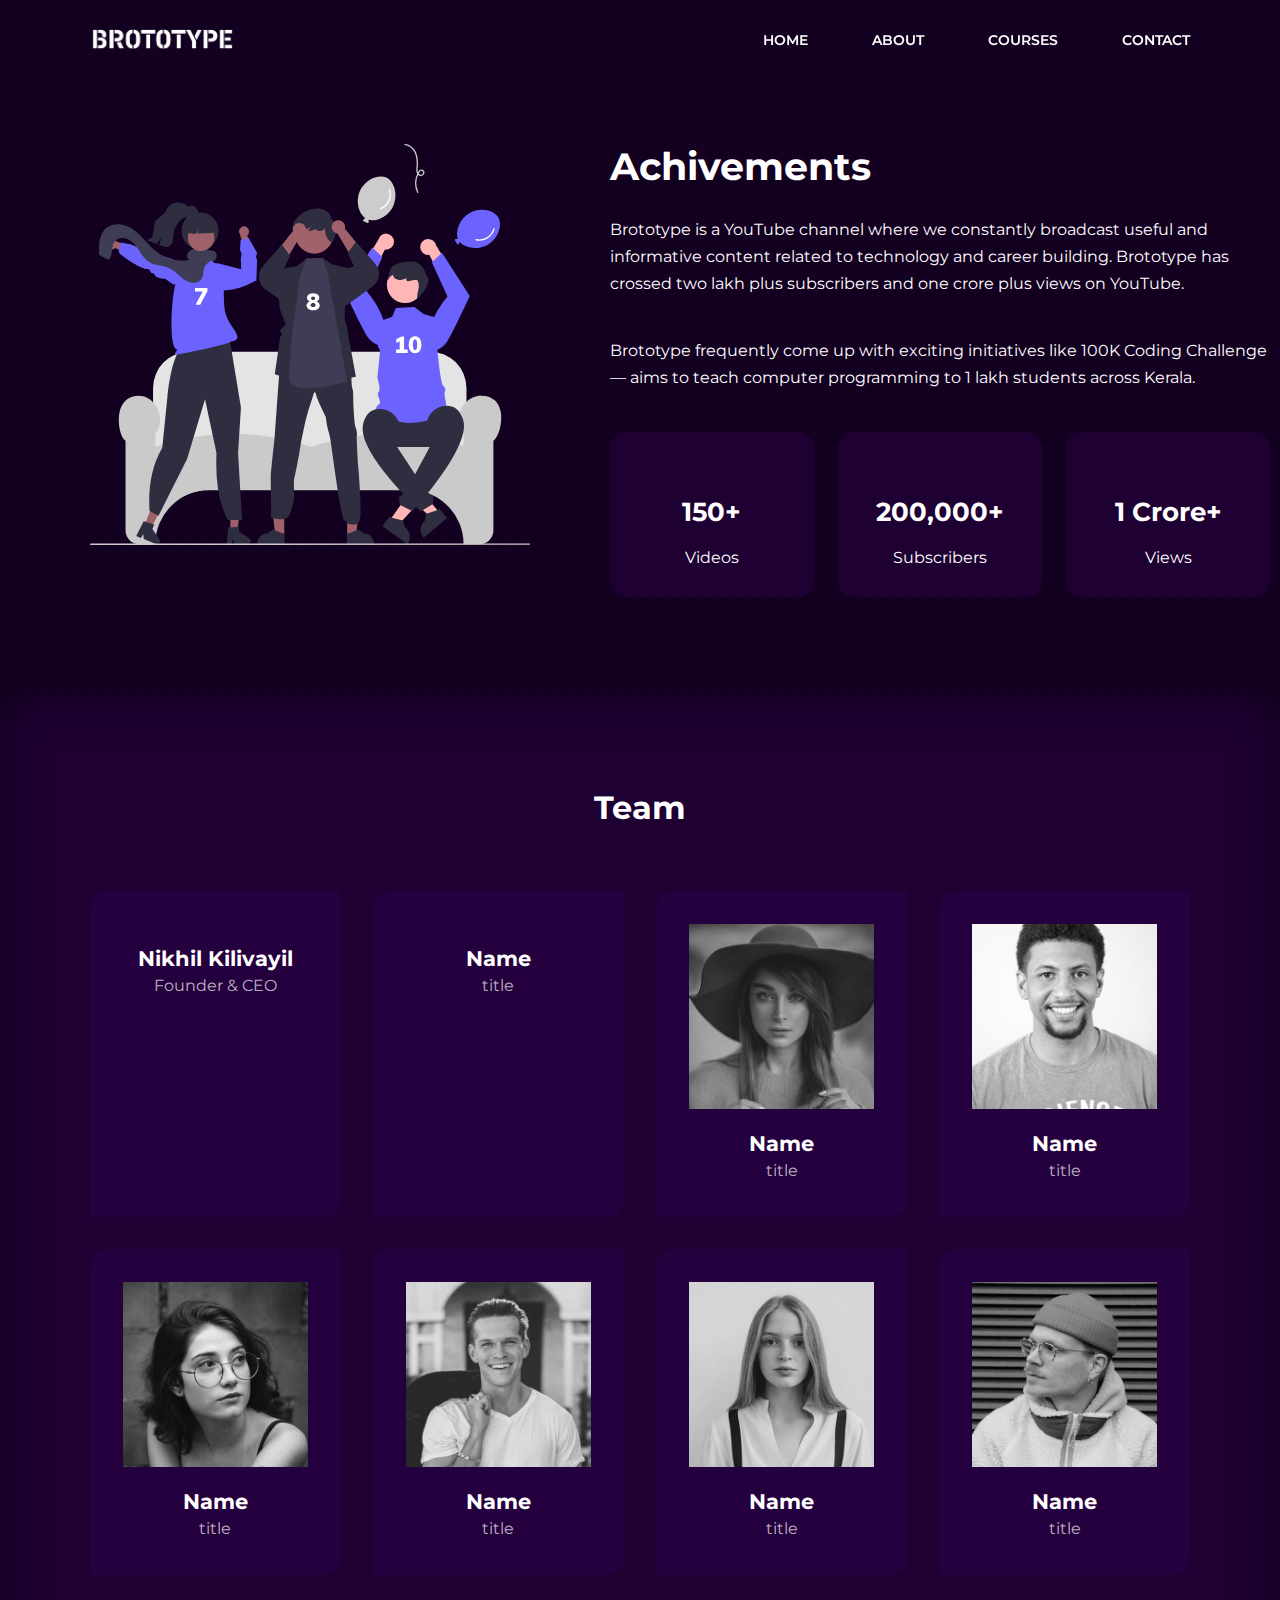
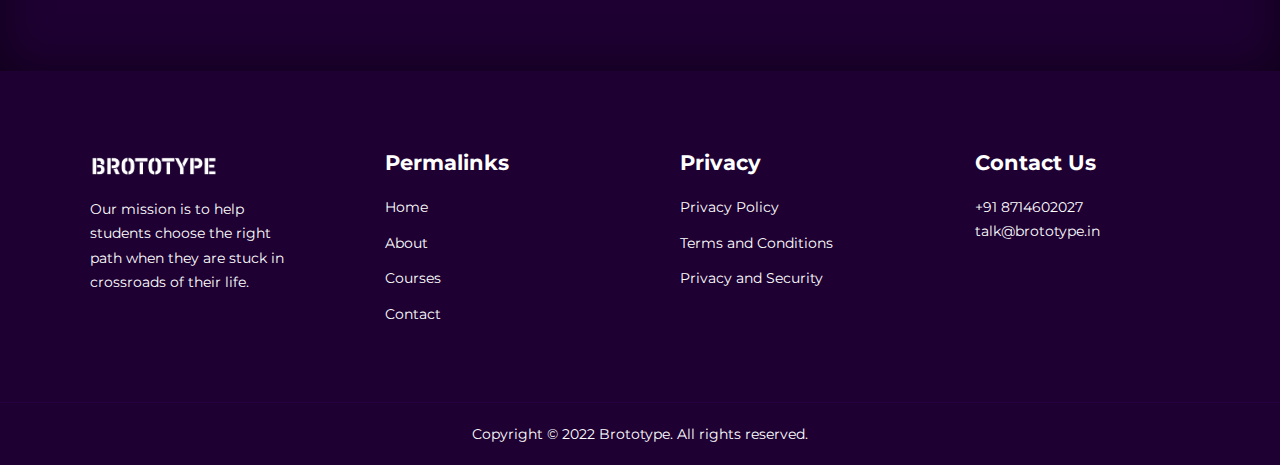
==== about.html @ 7f5c7768 "minor fixes commit" ====
<!DOCTYPE html>
<html lang="en">
<head>
    <meta charset="UTF-8">
    <meta http-equiv="X-UA-Compatible" content="IE=edge">
    <meta name="viewport" content="width=device-width, initial-scale=1.0">
    <title>Brototype | About</title>

    <!-- STYLE SHEET -->
    <link rel="stylesheet" href="./assets/css/style.css">
    <link rel="stylesheet" href="./assets/css/about.css">

    <!-- ICONS FROM FONTAWESOME -->
    <script src="https://kit.fontawesome.com/e1811e7568.js" crossorigin="anonymous"></script>

</head>
<body>

    <!-- ===================== ----- NAVBAR ----- ===================== -->
    <nav>
        <div class="container nav-container">
            <!-- <a href="index.html"></a> -->
            <a class="navbar-brand" href="#index.html">
                <img src="./assets/images/logo.png" alt="Your logo" title="Your logo" style="height:4rem;" />
            </a>
            <ul class="nav-menu">
                <li><a href="index.html">HOME</a></li>
                <li><a href="about.html">ABOUT</a></li>
                <li><a href="courses.html">COURSES</a></li>
                <li><a href="contact.html">CONTACT</a></li>
            </ul>
            <button id="open-menu-btn"><i class="fa-solid fa-bars"></i></button>
            <button id="close-menu-btn"><i class="fa-solid fa-xmark"></i></button>
        </div>
    </nav>

    <!-- ===================== ----- ACHIEVEMENTS ----- ===================== -->
    <section class="achievements">
        <div class="container achievements-container">
            <div class="achivements-left">
                <img src="./assets/images/about achievements.svg" alt="">
            </div>
            <div class="achievements-right">
                <h1>Achivements</h1>
                <p>
                    Brototype is a YouTube channel where we constantly broadcast useful and informative content related to technology and career building.
                    Brototype has crossed two lakh plus subscribers and one crore plus views on YouTube.
                </p>
                <p>
                    Brototype frequently come up with exciting initiatives like 100K Coding Challenge — 
                    aims to teach computer programming to 1 lakh students across Kerala.
                </p>
                <div class="achievements-cards">
                    <article class="achievement-card">
                        <span class="achievement-icon"><i class="fa-solid fa-video"></i></span>
                        <h3>150+</h3>
                        <p>Videos</p>
                    </article>
                    <article class="achievement-card">
                        <span class="achievement-icon"><i class="fa-solid fa-people-group"></i></span>
                        <h3>200,000+</h3>
                        <p>Subscribers</p>
                    </article>
                    <article class="achievement-card">
                        <span class="achievement-icon"><i class="fa-brands fa-youtube"></i></span>
                        <h3>1 Crore+</h3>
                        <p>Views</p>
                    </article>
                </div>
            </div>
        </div>
    </section>

    <!-- ===================== ----- FOOTER ----- ===================== -->
    <section class="team">
        <h2>Team</h2>
        <div class="container team-container">
            <article class="team-member">
                <div class="team-member-image">
                    <img src="https://yt3.ggpht.com/ytc/AKedOLTr3NeY9S4QKfIo0NwK-bx68xE6KEEFTCxFv_V4eA=s900-c-k-c0x00ffffff-no-rj" alt="">
                </div>
                <div class="team-member-info">
                    <h4>Nikhil Kilivayil</h4>
                    <p>Founder & CEO</p>
                </div>
                <div class="team-member-socials">
                    <a href="https://www.linkedin.com/in/nikhilkilivayil/"><i class="fa-brands fa-linkedin"></i></a>
                    <a href="https://www.linkedin.com/in/nikhilkilivayil/"><i class="fa-brands fa-twitter"></i></a>
                    <a href="https://www.linkedin.com/in/nikhilkilivayil/"><i class="fa-brands fa-instagram"></i></a>
                </div>
            </article>

            <article class="team-member">
                <div class="team-member-image">
                    <img src="https://media-exp1.licdn.com/dms/image/D5603AQGDJFT-rbVREA/profile-displayphoto-shrink_800_800/0/1636343115067?e=1666224000&v=beta&t=-YFpgPat8WlD8TGff00hQYNptlNQeUTfufoS9aRXTyg" alt="">
                </div>
                <div class="team-member-info">
                    <h4>Name</h4>
                    <p>title</p>
                </div>
                <div class="team-member-socials">
                    <a href=""><i class="fa-brands fa-facebook"></i></a>
                    <a href=""><i class="fa-brands fa-twitter"></i></a>
                    <a href=""><i class="fa-brands fa-instagram"></i></a>
                </div>
            </article>

            <article class="team-member">
                <div class="team-member-image">
                    <img src="./assets/images/tm3.jpg" alt="">
                </div>
                <div class="team-member-info">
                    <h4>Name</h4>
                    <p>title</p>
                </div>
                <div class="team-member-socials">
                    <a href=""><i class="fa-brands fa-facebook"></i></a>
                    <a href=""><i class="fa-brands fa-twitter"></i></a>
                    <a href=""><i class="fa-brands fa-instagram"></i></a>
                </div>
            </article>

            <article class="team-member">
                <div class="team-member-image">
                    <img src="./assets/images/tm4.jpg" alt="">
                </div>
                <div class="team-member-info">
                    <h4>Name</h4>
                    <p>title</p>
                </div>
                <div class="team-member-socials">
                    <a href=""><i class="fa-brands fa-facebook"></i></a>
                    <a href=""><i class="fa-brands fa-twitter"></i></a>
                    <a href=""><i class="fa-brands fa-instagram"></i></a>
                </div>
            </article>

            <article class="team-member">
                <div class="team-member-image">
                    <img src="./assets/images/tm5.jpg" alt="">
                </div>
                <div class="team-member-info">
                    <h4>Name</h4>
                    <p>title</p>
                </div>
                <div class="team-member-socials">
                    <a href=""><i class="fa-brands fa-facebook"></i></a>
                    <a href=""><i class="fa-brands fa-twitter"></i></a>
                    <a href=""><i class="fa-brands fa-instagram"></i></a>
                </div>
            </article>

            <article class="team-member">
                <div class="team-member-image">
                    <img src="./assets/images/tm6.jpg" alt="">
                </div>
                <div class="team-member-info">
                    <h4>Name</h4>
                    <p>title</p>
                </div>
                <div class="team-member-socials">
                    <a href=""><i class="fa-brands fa-facebook"></i></a>
                    <a href=""><i class="fa-brands fa-twitter"></i></a>
                    <a href=""><i class="fa-brands fa-instagram"></i></a>
                </div>
            </article>

            <article class="team-member">
                <div class="team-member-image">
                    <img src="./assets/images/tm7.jpg" alt="">
                </div>
                <div class="team-member-info">
                    <h4>Name</h4>
                    <p>title</p>
                </div>
                <div class="team-member-socials">
                    <a href=""><i class="fa-brands fa-facebook"></i></a>
                    <a href=""><i class="fa-brands fa-twitter"></i></a>
                    <a href=""><i class="fa-brands fa-instagram"></i></a>
                </div>
            </article>

            <article class="team-member">
                <div class="team-member-image">
                    <img src="./assets/images/tm8.jpg" alt="">
                </div>
                <div class="team-member-info">
                    <h4>Name</h4>
                    <p>title</p>
                </div>
                <div class="team-member-socials">
                    <a href=""><i class="fa-brands fa-facebook"></i></a>
                    <a href=""><i class="fa-brands fa-twitter"></i></a>
                    <a href=""><i class="fa-brands fa-instagram"></i></a>
                </div>
            </article>
        </div>
    </section>

    <!-- ===================== ----- FOOTER ----- ===================== -->
    <footer>
        <div class="container footer-container">
            <div class="footer-1">
                <!-- <a href="index.html" class="footer-logo"><h4></h4></a> -->
                <a class="footer-logo" href="index.html">
                    <img src="./assets/images/logo.png" alt="Your logo" title="Your logo"/>
                </a>
                <!-- <p>Everyone comes to the crossroads of thier life and our mission is to help them 
                    to choose the right path.</p> -->
                    <p>Our mission is to help students choose the right path when they are stuck in crossroads of their life.</p>
            </div>
            <div class="footer-2">
                <h4>Permalinks</h4>
                <ul class="permalinks">
                    <li><a href="index.html">Home</a></li>
                    <li><a href="about.html">About</a></li>
                    <li><a href="courses.html">Courses</a></li>
                    <li><a href="contact.html">Contact</a></li>
                </ul>
            </div>
            <div class="footer-3">
                <h4>Privacy</h4>
                <ul class="privacy">
                    <li><a href="">Privacy Policy</a></li>
                    <li><a href="">Terms and Conditions</a></li>
                    <li><a href="">Privacy and Security</a></li>
                </ul>
            </div>
            <div class="footer-4">
                <h4>Contact Us</h4>
                <p>+91 8714602027</p>
                <p>talk@brototype.in</p>
                <ul class="footer-socials">
                    <li><a href="https://instagram.com/brototype.malayalam"><i class="fa-brands fa-instagram"></i></a></li>
                    <li><a href="https://youtube.com/BrototypeMalayalam"><i class="fa-brands fa-youtube"></i></a></li>
                    <li><a href="https://linkedin.com/company/brototype"><i class="fa-brands fa-linkedin"></i></a></li>
                </ul>
            </div>
        </div>
        <div class="copyright">
            <a href="https://instagram.com/g.k.1.6">Copyright &copy; 2022 Brototype. All rights reserved.</a>
        </div>
        <!-- move top -->
			<button onclick="topFunction()" id="movetop" title="Go to top">
				<span class="fa fa-arrow-up" aria-hidden="true"></span>
			</button>
			<script>
				// When the user scrolls down 20px from the top of the document, show the button
				window.onscroll = function () {
					scrollFunction()
				};

				function scrollFunction() {
					if (document.body.scrollTop > 20 || document.documentElement.scrollTop > 20) {
						document.getElementById("movetop").style.display = "block";
					} else {
						document.getElementById("movetop").style.display = "none";
					}
				}

				// When the user clicks on the button, scroll to the top of the document
				function topFunction() {
					document.body.scrollTop = 0;
					document.documentElement.scrollTop = 0;
				}
			</script>
			<!-- /move top -->
    </footer>


    <script src="assets/js/jquery-3.3.1.min.js"></script>
    <script src="assets/js/jquery.waypoints.min.js"></script>
    <script src="assets/js/jquery.countup.js"></script>
    <script>
        $('.counter').countUp();
    </script>

    <script>
        $(window).on("scroll", function () {
            var scroll = $(window).scrollTop();

            if (scroll >= 80) {
                $("#site-header").addClass("nav-fixed");
            } else {
                $("#site-header").removeClass("nav-fixed");
            }
        });

        //Main navigation Active Class Add Remove
        $(".navbar-toggler").on("click", function () {
            $("header").toggleClass("active");
        });
        $(document).on("ready", function () {
            if ($(window).width() > 991) {
                $("header").removeClass("active");
            }
            $(window).on("resize", function () {
                if ($(window).width() > 991) {
                    $("header").removeClass("active");
                }
            });
        });
    </script>

    <script src="./assets/js/main.js"></script>
</body>
</html>
---- assets/css/style.css ----
/* FONT MONTSERRAT */
@import url('https://fonts.googleapis.com/css2?family=Montserrat:wght@300;400;500;600;700;800;900&display=swap');

*{
    margin: 0;
    padding: 0;
    border: 0;
    outline: 0;
    list-style-type: none;
    text-decoration: none;
    box-sizing: border-box;
}

:root{
    --color-primary: #36005a;
    --color-primary-var: #910beb;
    --color-success: #00bf8e;
    --color--warning: #f7c94b;
    --color--danger: #f75842;
    --color--danger-var: rgba(247, 88, 66, 0.4);
    --color--white: #fff;
    --color--light: rgba(255, 255, 255, 0.7);
    --color--black: #000;
    --color--bg: #140021;
    --color--bg-1: #1e0032;
    --color--bg-2: #25003e;

    --container-width-lg: 80%;
    --container-width-md: 90%;
    --container-width-sm: 94%;

    --transition: all 400ms ease;
}

::-webkit-scrollbar{
    width: 0.5rem;
    background: var(--color--bg);
}

::-webkit-scrollbar-thumb{
    width: 100%;
    background: var(--color-primary);
    border-radius: 0.25rem;
}

body{
    font-family: 'Montserrat', sans-serif;
    line-height: 1.7;
    color: var(--color--white);
    background: var(--color--bg);
    background-image: url(../images/bg-texture.png);
}

html{
    scroll-behavior: smooth;
    user-select: none;
}

.container{
    width: var(--container-width-lg);
    margin: 0 auto;
}

section{
    padding: 6rem 0;
}

section h2{
    text-align: center;
    margin-bottom: 4rem;
}

h1,h2,h3,h4,h5{
    line-height: 1.2;
}

h1{
    font-size: 2.4rem;
}

h2{
    font-size: 2rem;
}

h3{
    font-size: 1.6rem;
}

h4{
    font-size: 1.3rem;
}

a{
    color: var(--color--white);
}

img{
    width: 100%;
    display: block;
    object-fit: cover;
}

.btn{
    display: inline-block;
    background: var(--color--white);
    color: var(--color--black);
    padding: 0.75rem 1.5rem;
    border: 1px solid transparent;
    font-weight: 600;
    transition: var(--transition);
    border-radius: 0.3rem;
}

.btn:hover{
    background-color: transparent;
    color: var(--color--white);
    border-color: var(--color--white);
}

.btn-primary{
    background: var(--color-primary-var);
    color: var(--color--white);
}

.btn-flip{
    position: relative;
    display: inline-flex;
    width: 180px;
    height: 55px;
    perspective: 1000px;
}
.btn-flip a{
    font-size: 19px;
    letter-spacing: 1px;
    transform-style: preserve-3d;
    transform: translateZ(-25px);
    transition: transform .25s;
    font-family: 'Montserrat', sans-serif;
    
}
.btn-flip a:before,
.btn-flip a:after{
    position: absolute;
    content: "Courses";
    height: 55px;
    width: 180px;
    display: flex;
    align-items: center;
    justify-content: center;
    border: 5px solid transparent;
    box-sizing: border-box;
    border-radius: 5px;
}
.btn-flip a:before{
    color: var(--color--white);
    background: var(--color-primary-var);
    transform: rotateY(0deg) translateZ(25px);
}
.btn-flip a:after{
    color: var(--color--white);
    transform: rotateX(90deg) translateZ(25px);
    border-color: var(--color-primary);
}
.btn-flip a:hover{
    transform: translateZ(-25px) rotateX(-90deg);
    border-color: var(--color-primary);
}

/* ===================== ----- NAVBAR ----- ===================== */

nav{
    width: 100vw;
    height: 5rem;
    position: fixed;
    top: 0;
    z-index: 11;
    background: transparent;
}

.nav-container{
    height: 5rem;
    display: flex;
    justify-content: space-between;
    align-items: center;
    font-weight: 700;
}

nav button{
    display: none;
}

.nav-menu{
    display: flex;
    align-items: center;
    gap: 4rem;
}

.nav-menu a{
    font-size: 0.9rem;
    transition: var(--transition);
    font-weight: 600;
}

.nav-menu a:hover{
    color: var(--color-primary-var);
}

/* ===================== ----- HEADER ----- ===================== */

header{
    position: relative;
    top: 5rem;
    overflow: hidden;
    height: 80vh;
    margin-bottom: 5rem;
}

.header-container{
    display: grid;
    grid-template-columns: 1fr 1fr;
    align-items: center;
    gap: 5rem;
    height: 100%;
}

.header-left h1{
    font-size: 2rem;
}

.header-left p{
    margin: 1rem 0 2rem;
}

/* ===================== ----- CATEGORIES ----- ===================== */

.categories{
    background: var(--color--bg-1);
    height: 32rem;
}

.categories h1{
    line-height: 1;
    margin-bottom: 3rem;
}

.categories-container{
    display: grid;
    grid-template-columns: 40% 60%;
}

.categories-left{
    margin-right: 4rem;
}

.categories-left p{
    margin: 1rem 0 3rem;
}

.categories-right{
    display: grid;
    grid-template-columns: repeat(3, 1fr);
    gap: 1.2rem;
}

.category{
    background: var(--color--bg-2);
    padding: 2rem;
    border-radius: 2rem;
    transition: var(--transition);
}

.category:hover{
    box-shadow: 0 3rem 3rem rgba(0, 0, 0, 0.4);
    z-index: 1;
}

.category-icon{
    background: var(--color-primary-var);
    padding: 0.7rem;
    border-radius: 0.9rem;
}

.category h5{
    margin: 2rem 0 1rem ;
}

.category p{
    font-size: 0.85rem;
}

.window-scroll{
    background: var(--color-primary);
    box-shadow: 0 1rem 2rem rgba(0, 0, 0, 0.2);
}


/* ===================== ----- COURSES ----- ===================== */

.courses{
    margin-top: 10rem;
}

.courses-container{
    display: grid;
    grid-template-columns: repeat(3, 1fr);
    gap: 2rem;
}

.course{
    background: var(--color--bg-1);
    text-align: center;
    border: 1px solid transparent;
    transition: var(--transition);
}

.course:hover{
    background: transparent;
    border-color: var(--color-primary);
}

.course-info{
    padding: 2rem;
}

.course-info p{
    margin: 1.2rem 0 2rem;
    font-size: 0.9rem;
}

/* ===================== ----- FAQs ----- ===================== */

.faqs{
    background: var(--color--bg-1);
    box-shadow: inset 0 0 3rem rgba(0, 0, 0, 0.5);
}

.faqs-container{
    display: grid;
    grid-template-columns: repeat(2, 1fr);
    gap: 1rem;
}

.faq{
    padding: 2rem;
    display: flex;
    align-items: center;
    gap: 1.4rem;
    height: fit-content;
    background: var(--color-primary);
    cursor: pointer;
}

.faq h4{
    font-size: 1rem;
    line-height: 2.2;
}

.faq-icon{
    align-self: flex-start;
    font-size: 1.2rem;
}

.faq p{
    margin-top: 0.8rem;
    display: none;
}

.faq.open p{
    display: block;
}


/* ===================== ----- TESTIMONIALS ----- ===================== */

.testimonials-conatiner{
    overflow: hidden;
    position: relative;
    margin-bottom: 5rem;
}

.testimonial{
    padding-top: 2rem;
}

.avatar{
    width: 6rem;
    height: 6rem;
    border-radius: 50%;
    overflow: hidden;
    margin: 0 auto 1rem;
    border: 1rem solid var(--color--bg-1);
}

.testimonial-info{
    text-align: center;
}

.testimonial-body{
    background: var(--color-primary);
    padding: 2rem;
    margin-top: 3rem;
    position: relative;
}

.testimonial-body::before {
    content: "";
    display: block;
    background: linear-gradient(135deg, transparent, var(--color-primary), var(--color-primary), var(--color-primary));
    width: 3rem;
    height: 3rem;
    position: absolute;
    left: 50%;
    top: -1.5rem;
    transform: rotate(45deg);
}


/* ===================== ----- FOOTER ----- ===================== */


footer{
    background: var(--color--bg-1);
    padding-top: 5rem;
    font-size: 0.9rem;
}

.footer-container{
    display: grid;
    grid-template-columns: repeat(4, 1fr);
    gap: 5rem;
}

.footer-container > div h4{
    margin-bottom: 1.2rem;
}

.footer-logo img{
    width:8rem;
    margin-top:-0.76rem;
    margin-bottom: 0.1rem;
}

.footer-1 p{
    margin: 0 0 2rem;
}

footer ul li{
    margin-bottom: 0.7rem;
}

footer ul li a:hover{
    text-decoration: underline;
}

.footer-socials{
    display: flex;
    gap: 1rem;
    font-size: 1.2rem;
    margin-top: 1rem;
}

.copyright{
    text-align: center;
    margin-top: 4rem;
    padding: 1.2rem;
    border-top: 1px solid var(--color--bg-2);
}


#movetop {
    display: none;
    position: fixed;
    bottom: 1rem;
    right: 1.5rem;
    z-index: 99;
    font-size: 1rem;
    border: none;
    outline: none;
    cursor: pointer;
    color: #fff;
    width: 2.625rem;
    height: 2.625rem;
    background: var(--color-primary-var);
    padding: 0;
    line-height: 2.625rem;
    transition: 0.5s ease-out;
    border-radius: 50%;
  }
  
  #movetop:hover {
    opacity: 0.9;
  }

/* ===================== ----- MEDIA QUERIES ----- ===================== */

@media screen and (max-width: 1280px) {
    .container{
        width: 86%;
    }
}


@media screen and (max-width: 1024px) {
    .container{
        width: var(--container-width-md);
    }

    h1{
        font-size: 2.2rem;
    }

    h2{
        font-size: 1.7rem;
    }

    h3{
        font-size: 1.4rem;
    }

    h4{
        font-size: 1.2rem;
    }

    nav button{
        display: inline-block;
        background: transparent;
        font-size: 1.8rem;
        color: var(--color--white);
        cursor: pointer;
    }

    #close-menu-btn{
        display: none;
    }

    .nav-menu{
        position: fixed;
        top: 5rem;
        right: 5%;
        height: fit-content;
        width: 18rem;
        flex-direction: column;
        gap: 0.1rem;
        display: none;
    }

    .nav-menu li{
        width: 100%;
        height: 5.8rem;
        transform: rotateY(90deg) rotatex(90deg);
        transform-origin: top right;
        animation: animation 1s ease forwards;
        opacity: 0;
    }

    .nav-menu li:nth-child(2){
        animation-delay: 200ms;
    }
    
    .nav-menu li:nth-child(3){
        animation-delay: 400ms;
    }

    .nav-menu li:nth-child(4){
        animation-delay: 600ms;
    }

    @keyframes animation {
        to{
            transform: rotate(0);
            opacity: 1;
        }
        
    }

    .nav-menu li a{
        background: var(--color-primary);
        box-shadow: -4rem 6rem 10rem rgba(0, 0, 0, 0.6);
        width: 100%;
        height: 100%;
        display: grid;
        place-items: center;
    }

    .nav-menu li a:hover{
        background: var(--color--bg-2);
        color: var(--color--white);
    }

    .btn-flip a:before,
    .btn-flip a:after{
    height: 3rem;
    width: 10rem;
    border: 5px solid transparent;
    border-radius: 5px;
    }
    
    header{
        height: 52vw;
        margin-bottom: 4rem;
    }
    
    .header-container{
        gap: 0;
        padding-bottom: 3rem;
    }
    
    .categories{
        height: auto;
    }
    
    .categories-container{
        grid-template-columns: 1fr;
        gap: 3rem;
    }
    
    .categories-left{
        margin-right: 0;
    }
    
    .courses{
        margin-top: 0;
    }
    
    .courses-container{
        grid-template-columns: 1fr 1fr;
    }
    
    .faqs-container{
        grid-template-columns: 1fr;
    }
    
    .faq{
        padding: 1.5rem;
    }
    
    .footer-container{
        grid-template-columns: 1fr 1fr;
    }
    
}




@media screen and (max-width: 600px) {
    .container{
        width: var(--container-width-sm);
    }

    .nav-menu{
        right: 3%;
        width: 14rem;
    }

    .nav-menu li{
        height: 5rem;
    }

    header{
        height: 100vh;
    }

    .header-container{
        grid-template-columns: 1fr;
        text-align: center;
        margin-top: 0;
    }

    .header-left p{
        margin-bottom: 1.3rem;
    }

    .categories-right{
        grid-template-columns: 1fr 1fr;
        gap: 0.7rem;
    }

    .category{
        padding: 1rem;
        border-radius: 1rem;
    }

    .category-icon{
        margin-top: 4px;
        display: inline-block;
    }

    .courses-container{
        grid-template-columns: 1fr;
    }

    .testimonial-body{
        padding: 1.2rem;
    }

    .footer-container{
        grid-template-columns: 1fr;
        text-align: center;
        gap: 2rem;
    }

    .footer-logo img{
        margin: 0 auto 0;
    }

    .footer-1 p{
        margin: 1rem auto;
    }

    .footer-socials{
        justify-content: center;
    }
}
---- assets/css/about.css ----
:root{
    --color-primary: #36005a;
    --color-primary-var: #910beb;
    --color-success: #00bf8e;
    --color--warning: #f7c94b;
    --color--danger: #f75842;
    --color--danger-var: rgba(247, 88, 66, 0.4);
    --color--white: #fff;
    --color--light: rgba(255, 255, 255, 0.7);
    --color--black: #000;
    --color--bg: #140021;
    --color--bg-1: #1e0032;
    --color--bg-2: #25003e;

    --container-width-lg: 80%;
    --container-width-md: 90%;
    --container-width-sm: 94%;

    --transition: all 400ms ease;
}


.achievements{
    margin-top: 3rem;
}

.achievements-container{
    display: grid;
    grid-template-columns: 40% 60%;
    gap: 5rem;
}

.achievements-right > p{
    margin: 1.6rem 0 2.5rem;
}

.achievements-cards{
    display: grid;
    grid-template-columns: repeat(3, 1fr);
    gap: 1.5rem;
}

.achievement-card{
    background: var(--color--bg-1);
    padding: 1.6rem;
    border-radius: 1rem;
    text-align: center;
    transition: var(--transition);
}

.achievement-card:hover{
    background: var(--color--bg-2);
    box-shadow: 0 3rem 3rem rgba(0, 0, 0, 0.3);
}

.achievement-icon{
    background: var(--color-primary-var);
    padding: 0 0.8rem;
    border-radius: 1rem;
    display: inline-block;
    margin-bottom: 2rem;
    font-size: 2rem;
}

.achievement-card p{
    margin-top: 1rem;
}

/* ===================== ----- TEAM ----- ===================== */

.team{
    background: var(--color--bg-1);
    box-shadow: inset 0 0 3rem rgba(0, 0, 0, 0.5);
}

.team-container{
    display: grid;
    grid-template-columns: repeat(4, 1fr);
    gap: 2rem;
}

.team-member{
    padding: 2rem;
    background-color: var(--color--bg-2);
    overflow: hidden;
    border: 1px solid transparent;
    transition: var(--transition);
    position: relative;
    border-radius: 1rem 0 1rem 0;
}

.team-member:hover{
    background: transparent;
    border-color: var(--color-primary);
}

.team-member-image img{
    filter: saturate(0);
}

.team-member:hover .team-member-image img{
    filter: saturate(1);
}

.team-member-info{
    text-align: center;
    margin-top: 1.4rem;
}

.team-member-info p{
    color: var(--color--light);
}

.team-member-socials{
    position: absolute;
    top: 50%;
    right: -100%;
    display: flex;
    flex-direction: column;
    background: var(--color-primary);
    border-radius: 1rem 0 0 1rem;
    transform: translateY(-50%);
    box-shadow: -2rem 0 2rem rgba(0, 0, 0, 0.3);
    transition: var(--transition);
}

.team-member-socials a{
    padding: 1rem;
}

.team-member:hover .team-member-socials{
    right: 0;
}




@media screen and (max-width: 1024px) {
    .achievements{
        margin-top: 2rem;
    }

    .achievements-container{
        grid-template-columns: 1fr;
        gap: 4rem;
    }

    .achievements-left{
        width: 80%;
        margin: 0 auto;
    }

    .team-container{
        grid-template-columns: repeat(3, 1fr);
        gap: 1.5rem;
    }

    .team-member{
        padding: 1rem;
    }

    @media screen and (max-width: 600px) {
        .achievements-cards{
            grid-template-columns: 1fr 1fr;
            gap: 0.7rem;
        }
        .team-container{
            grid-template-columns: 1fr 1fr;
            gap: 0.7rem;
        }

        .team-member{
            padding: 0;
        }

        .team-member p{
            margin-bottom: 1.5rem;
        }
    }
}
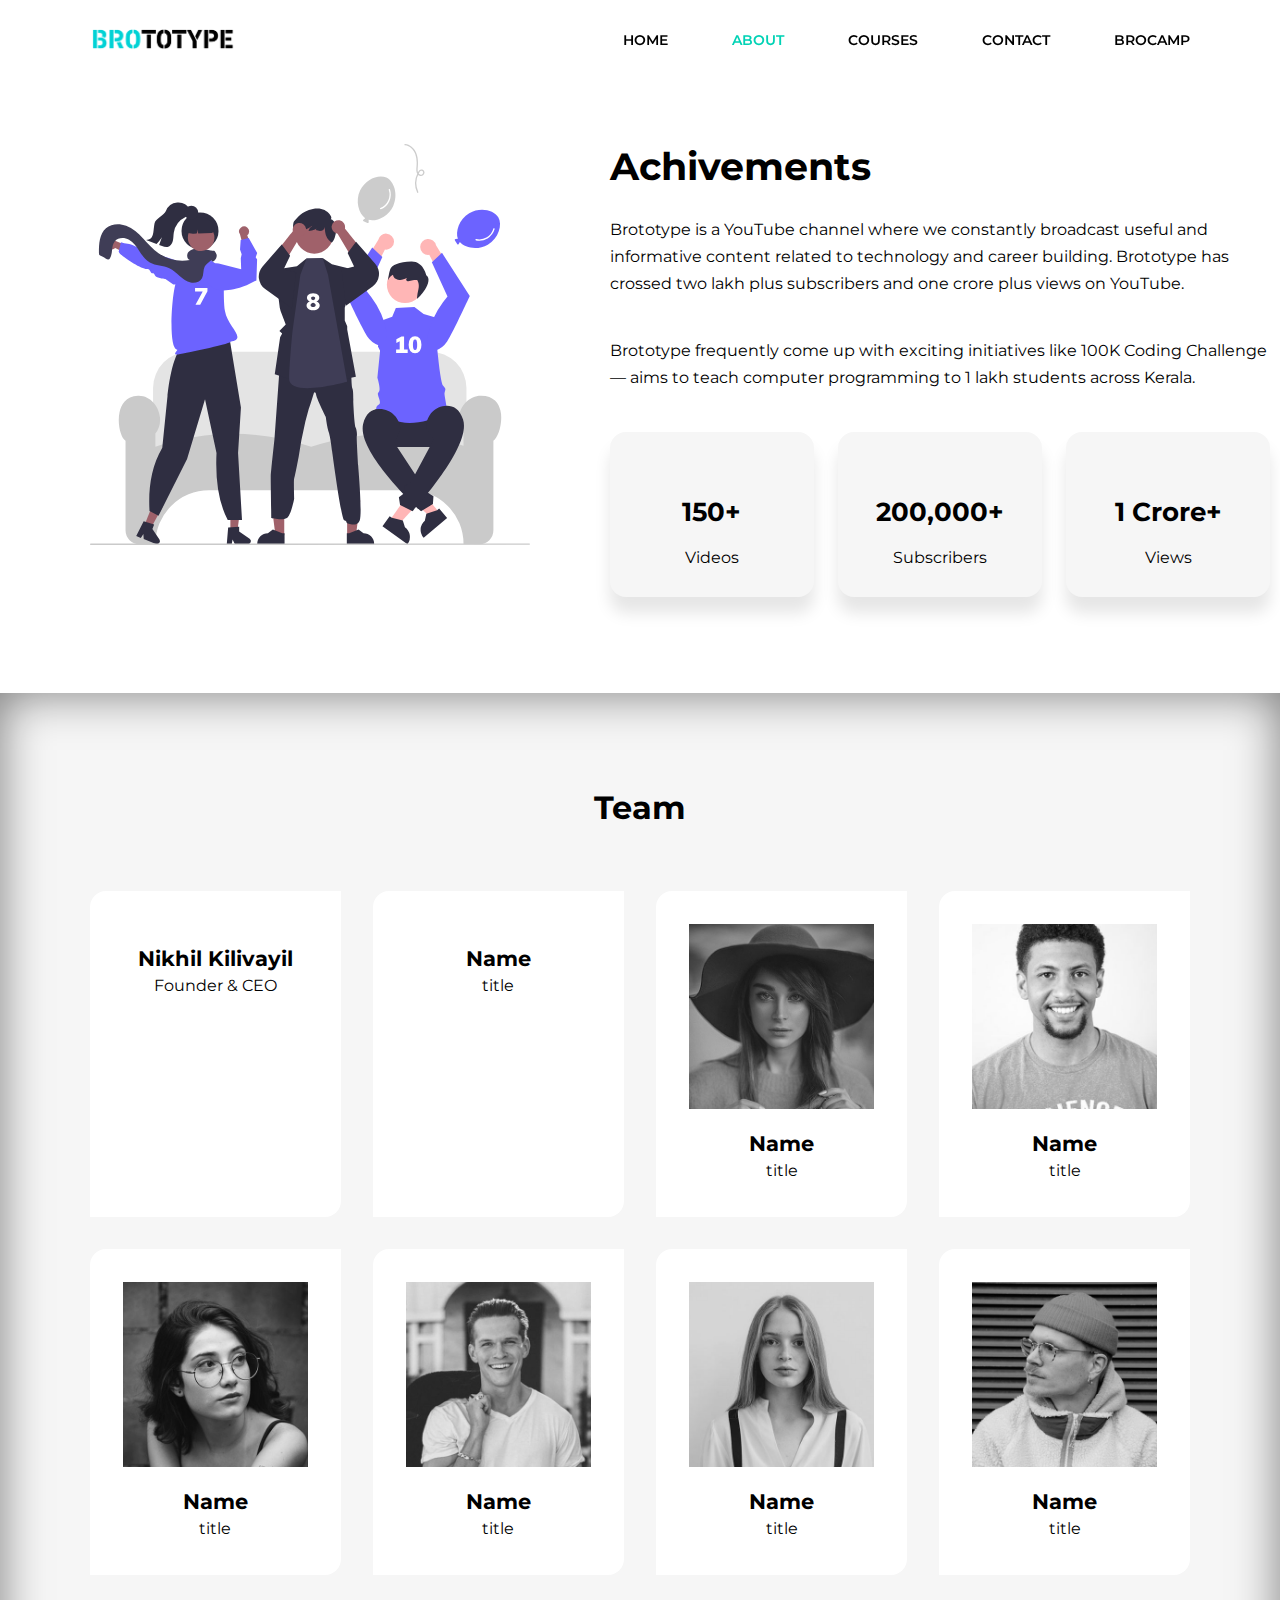
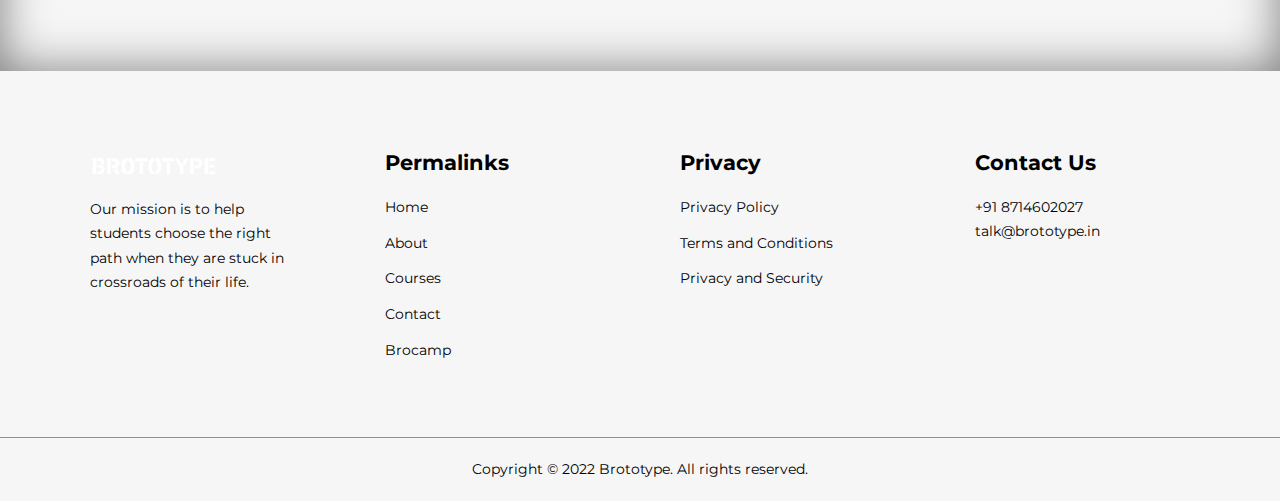
==== commit ff107dd5: "theme change commit" ====
--- a/about.html
+++ b/about.html
@@ -21,13 +21,14 @@
         <div class="container nav-container">
             <!-- <a href="index.html"></a> -->
             <a class="navbar-brand" href="#index.html">
-                <img src="./assets/images/logo.png" alt="Your logo" title="Your logo" style="height:4rem;" />
+                <img src="./assets/images/logo-theme-black.png" alt="Your logo" title="Your logo" style="height:4rem;" />
             </a>
             <ul class="nav-menu">
                 <li><a href="index.html">HOME</a></li>
-                <li><a href="about.html">ABOUT</a></li>
+                <li><a class="active" href="about.html">ABOUT</a></li>
                 <li><a href="courses.html">COURSES</a></li>
                 <li><a href="contact.html">CONTACT</a></li>
+                <li><a href="https://brototype.in">BROCAMP</a></li>
             </ul>
             <button id="open-menu-btn"><i class="fa-solid fa-bars"></i></button>
             <button id="close-menu-btn"><i class="fa-solid fa-xmark"></i></button>
@@ -216,6 +217,7 @@
                     <li><a href="about.html">About</a></li>
                     <li><a href="courses.html">Courses</a></li>
                     <li><a href="contact.html">Contact</a></li>
+                    <li><a href="https://brototype.in">Brocamp</a></li>
                 </ul>
             </div>
             <div class="footer-3">
--- a/assets/css/style.css
+++ b/assets/css/style.css
@@ -12,18 +12,12 @@
 }
 
 :root{
-    --color-primary: #36005a;
-    --color-primary-var: #910beb;
-    --color-success: #00bf8e;
-    --color--warning: #f7c94b;
-    --color--danger: #f75842;
-    --color--danger-var: rgba(247, 88, 66, 0.4);
-    --color--white: #fff;
+    --color-primary: #00d2b5;
+    --color-primary-var: #00d2b5;
+    --color-white: #fff;
     --color--light: rgba(255, 255, 255, 0.7);
     --color--black: #000;
-    --color--bg: #140021;
-    --color--bg-1: #1e0032;
-    --color--bg-2: #25003e;
+    --color--bg: #f6f6f6;
 
     --container-width-lg: 80%;
     --container-width-md: 90%;
@@ -34,7 +28,7 @@
 
 ::-webkit-scrollbar{
     width: 0.5rem;
-    background: var(--color--bg);
+    background: var(--color-white);
 }
 
 ::-webkit-scrollbar-thumb{
@@ -46,9 +40,9 @@
 body{
     font-family: 'Montserrat', sans-serif;
     line-height: 1.7;
-    color: var(--color--white);
-    background: var(--color--bg);
-    background-image: url(../images/bg-texture.png);
+    color: var(--color-black);
+    background: var(--color-white);
+    background-image: url(../images/bg-texture.pg);
 }
 
 html{
@@ -91,7 +85,11 @@
 }
 
 a{
-    color: var(--color--white);
+    color: var(--color-black);
+}
+
+i{
+    color: var(--color-white);
 }
 
 img{
@@ -102,10 +100,10 @@
 
 .btn{
     display: inline-block;
-    background: var(--color--white);
+    background: var(--color-primary);
     color: var(--color--black);
     padding: 0.75rem 1.5rem;
-    border: 1px solid transparent;
+    border: 2px solid transparent;
     font-weight: 600;
     transition: var(--transition);
     border-radius: 0.3rem;
@@ -113,13 +111,13 @@
 
 .btn:hover{
     background-color: transparent;
-    color: var(--color--white);
-    border-color: var(--color--white);
+    color: var(--color-black);
+    border-color: var(--color-primary);
 }
 
 .btn-primary{
     background: var(--color-primary-var);
-    color: var(--color--white);
+    color: var(--color-black);
 }
 
 .btn-flip{
@@ -152,12 +150,12 @@
     border-radius: 5px;
 }
 .btn-flip a:before{
-    color: var(--color--white);
+    color: var(--color-black);
     background: var(--color-primary-var);
     transform: rotateY(0deg) translateZ(25px);
 }
 .btn-flip a:after{
-    color: var(--color--white);
+    color: var(--color-black);
     transform: rotateX(90deg) translateZ(25px);
     border-color: var(--color-primary);
 }
@@ -202,7 +200,32 @@
 }
 
 .nav-menu a:hover{
-    color: var(--color-primary-var);
+    color: var(--color-primary);
+}
+
+.nav-menu a.active{
+    color: var(--color-primary);
+}
+
+.window-scroll{
+    background: var(--color-primary);
+    box-shadow: 0 1rem 2rem rgba(0, 0, 0, 0.2);
+}
+
+.window-scroll div a img{
+    content: url(../images/logo-white-black.png);
+}
+
+/* .window-scroll a{
+    color: var(--color-white);
+} */
+
+.window-scroll a:hover{
+    color: var(--color-white);
+}
+
+.window-scroll a.active{
+    color: var(--color-white);
 }
 
 /* ===================== ----- HEADER ----- ===================== */
@@ -234,8 +257,8 @@
 /* ===================== ----- CATEGORIES ----- ===================== */
 
 .categories{
-    background: var(--color--bg-1);
-    height: 32rem;
+    background: var(--color--bg);
+    height: fit-content;
 }
 
 .categories h1{
@@ -263,15 +286,10 @@
 }
 
 .category{
-    background: var(--color--bg-2);
+    background: var(--color-white);
     padding: 2rem;
     border-radius: 2rem;
     transition: var(--transition);
-}
-
-.category:hover{
-    box-shadow: 0 3rem 3rem rgba(0, 0, 0, 0.4);
-    z-index: 1;
 }
 
 .category-icon{
@@ -288,17 +306,26 @@
     font-size: 0.85rem;
 }
 
-.window-scroll{
-    background: var(--color-primary);
-    box-shadow: 0 1rem 2rem rgba(0, 0, 0, 0.2);
+.category:hover{
+    z-index: 1;
+    background-color: var(--color-primary);
+}
+
+.category:hover .category-icon{
+    background-color: var(--color-white);
+}
+
+.category:hover .category-icon i{
+    color: var(--color-primary);
+}
+
+.category:hover p,
+.category:hover h5{
+    color: var(--color-white);
 }
 
 
 /* ===================== ----- COURSES ----- ===================== */
-
-.courses{
-    margin-top: 10rem;
-}
 
 .courses-container{
     display: grid;
@@ -307,7 +334,7 @@
 }
 
 .course{
-    background: var(--color--bg-1);
+    background: var(--color--bg);
     text-align: center;
     border: 1px solid transparent;
     transition: var(--transition);
@@ -330,7 +357,7 @@
 /* ===================== ----- FAQs ----- ===================== */
 
 .faqs{
-    background: var(--color--bg-1);
+    background: var(--color--bg);
     box-shadow: inset 0 0 3rem rgba(0, 0, 0, 0.5);
 }
 
@@ -353,6 +380,7 @@
 .faq h4{
     font-size: 1rem;
     line-height: 2.2;
+    color: var(--color-white);
 }
 
 .faq-icon{
@@ -363,6 +391,7 @@
 .faq p{
     margin-top: 0.8rem;
     display: none;
+    color: var(--color-white);
 }
 
 .faq.open p{
@@ -388,7 +417,7 @@
     border-radius: 50%;
     overflow: hidden;
     margin: 0 auto 1rem;
-    border: 1rem solid var(--color--bg-1);
+    border: 1rem solid var(--color--bg);
 }
 
 .testimonial-info{
@@ -405,7 +434,7 @@
 .testimonial-body::before {
     content: "";
     display: block;
-    background: linear-gradient(135deg, transparent, var(--color-primary), var(--color-primary), var(--color-primary));
+    background: linear-gradient(135deg, var(--color--bg), var(--color-primary), var(--color-primary), var(--color-primary));
     width: 3rem;
     height: 3rem;
     position: absolute;
@@ -414,12 +443,16 @@
     transform: rotate(45deg);
 }
 
+.testimonial-body p{
+    color: var(--color--bg);
+}
+
 
 /* ===================== ----- FOOTER ----- ===================== */
 
 
 footer{
-    background: var(--color--bg-1);
+    background: var(--color--bg);
     padding-top: 5rem;
     font-size: 0.9rem;
 }
@@ -463,7 +496,7 @@
     text-align: center;
     margin-top: 4rem;
     padding: 1.2rem;
-    border-top: 1px solid var(--color--bg-2);
+    border-top: 1px solid var(--color-primary);
 }
 
 
@@ -525,7 +558,7 @@
         display: inline-block;
         background: transparent;
         font-size: 1.8rem;
-        color: var(--color--white);
+        color: var(--color-black);
         cursor: pointer;
     }
 
@@ -549,7 +582,7 @@
         height: 5.8rem;
         transform: rotateY(90deg) rotatex(90deg);
         transform-origin: top right;
-        animation: animation 1s ease forwards;
+        animation: animation 800ms ease forwards;
         opacity: 0;
     }
 
@@ -563,6 +596,10 @@
 
     .nav-menu li:nth-child(4){
         animation-delay: 600ms;
+    }
+
+    .nav-menu li:nth-child(5){
+        animation-delay: 800ms;
     }
 
     @keyframes animation {
@@ -575,6 +612,7 @@
 
     .nav-menu li a{
         background: var(--color-primary);
+        color: var(--color--black);
         box-shadow: -4rem 6rem 10rem rgba(0, 0, 0, 0.6);
         width: 100%;
         height: 100%;
@@ -583,8 +621,11 @@
     }
 
     .nav-menu li a:hover{
-        background: var(--color--bg-2);
-        color: var(--color--white);
+        color: var(--color-white);
+    }
+
+    .nav-menu li a.active{
+        color: var(--color-white);
     }
 
     .btn-flip a:before,
--- a/assets/css/about.css
+++ b/assets/css/about.css
@@ -1,16 +1,10 @@
 :root{
-    --color-primary: #36005a;
-    --color-primary-var: #910beb;
-    --color-success: #00bf8e;
-    --color--warning: #f7c94b;
-    --color--danger: #f75842;
-    --color--danger-var: rgba(247, 88, 66, 0.4);
-    --color--white: #fff;
+    --color-primary: #00d2b5;
+    --color-primary-var: #00d2b5;
+    --color-white: #fff;
     --color--light: rgba(255, 255, 255, 0.7);
     --color--black: #000;
-    --color--bg: #140021;
-    --color--bg-1: #1e0032;
-    --color--bg-2: #25003e;
+    --color--bg: #f6f6f6;
 
     --container-width-lg: 80%;
     --container-width-md: 90%;
@@ -19,9 +13,8 @@
     --transition: all 400ms ease;
 }
 
-
 .achievements{
-    margin-top: 3rem;
+    margin-top: 3rem;;
 }
 
 .achievements-container{
@@ -41,35 +34,54 @@
 }
 
 .achievement-card{
-    background: var(--color--bg-1);
+    background: var(--color--bg);
     padding: 1.6rem;
     border-radius: 1rem;
     text-align: center;
     transition: var(--transition);
-}
-
-.achievement-card:hover{
-    background: var(--color--bg-2);
-    box-shadow: 0 3rem 3rem rgba(0, 0, 0, 0.3);
+    box-shadow: 0 1rem 1rem rgba(0, 0, 0, 0.1);
 }
 
 .achievement-icon{
-    background: var(--color-primary-var);
+    background: var(--color-primary);
     padding: 0 0.8rem;
     border-radius: 1rem;
     display: inline-block;
     margin-bottom: 2rem;
     font-size: 2rem;
+    transition: var(--transition);
+}
+
+.achievement-icon i{
+    transition: var(--transition);
 }
 
 .achievement-card p{
     margin-top: 1rem;
 }
 
+.achievement-card:hover{
+    background: var(--color-primary);
+    box-shadow: none;
+}
+
+.achievement-card:hover .achievement-icon{
+    background-color: var(--color-white);
+}
+
+.achievement-card:hover .achievement-icon i{
+    color: var(--color-primary);
+}
+
+.achievement-card:hover p,
+.achievement-card:hover h3{
+    color: var(--color-white);
+}
+
 /* ===================== ----- TEAM ----- ===================== */
 
 .team{
-    background: var(--color--bg-1);
+    background: var(--color--bg);
     box-shadow: inset 0 0 3rem rgba(0, 0, 0, 0.5);
 }
 
@@ -81,7 +93,7 @@
 
 .team-member{
     padding: 2rem;
-    background-color: var(--color--bg-2);
+    background-color: var(--color-white);
     overflow: hidden;
     border: 1px solid transparent;
     transition: var(--transition);
@@ -108,7 +120,7 @@
 }
 
 .team-member-info p{
-    color: var(--color--light);
+    color: var(--color--black);
 }
 
 .team-member-socials{
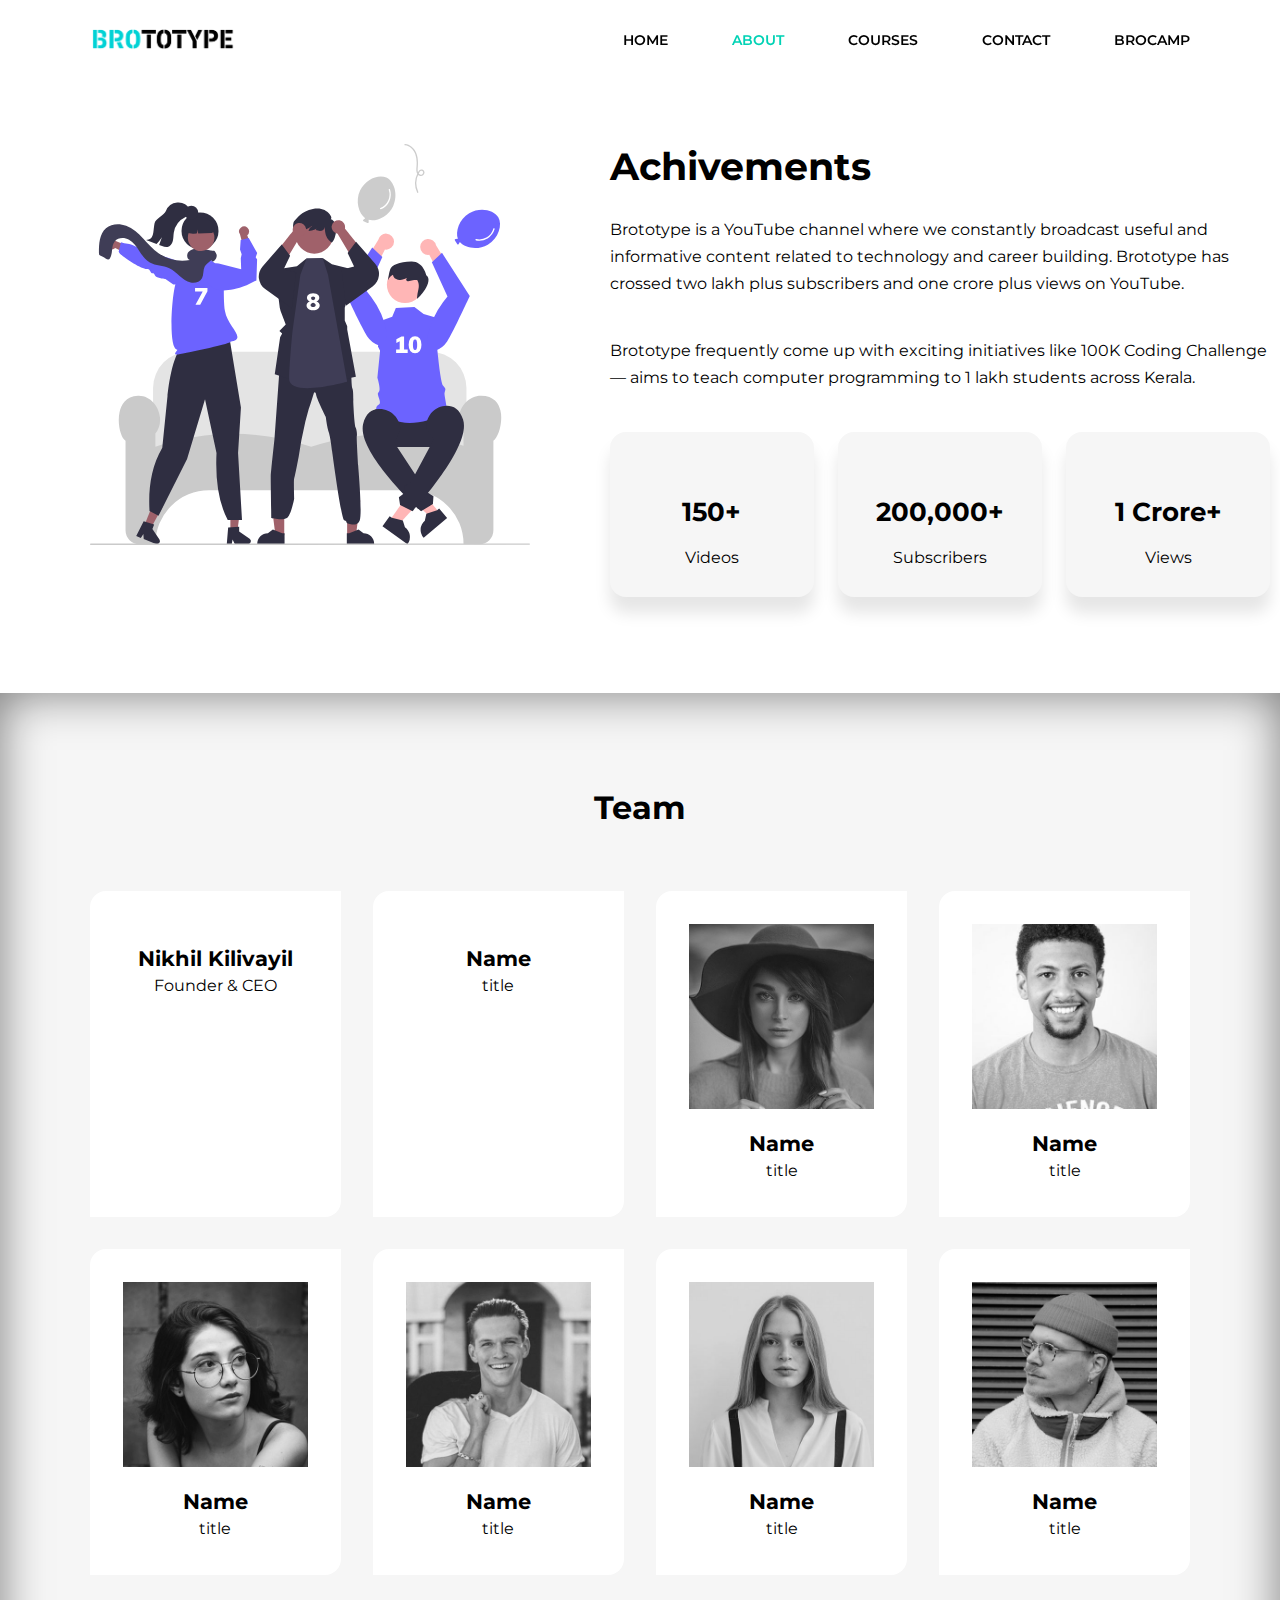
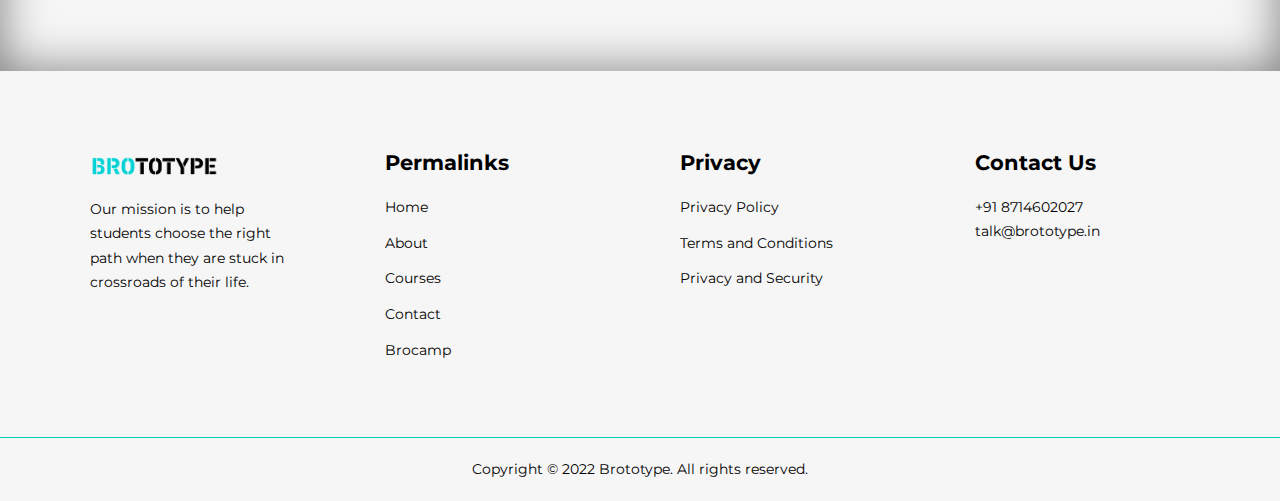
==== commit 9fdaed00: "minor fixes commit 2" ====
--- a/about.html
+++ b/about.html
@@ -204,7 +204,7 @@
             <div class="footer-1">
                 <!-- <a href="index.html" class="footer-logo"><h4></h4></a> -->
                 <a class="footer-logo" href="index.html">
-                    <img src="./assets/images/logo.png" alt="Your logo" title="Your logo"/>
+                    <img src="./assets/images/logo-theme-black.png" alt="Your logo" title="Your logo"/>
                 </a>
                 <!-- <p>Everyone comes to the crossroads of thier life and our mission is to help them 
                     to choose the right path.</p> -->
--- a/assets/css/style.css
+++ b/assets/css/style.css
@@ -444,7 +444,11 @@
 }
 
 .testimonial-body p{
-    color: var(--color--bg);
+    color: var(--color-white);
+}
+
+.swiper-pagination-bullet{
+    background: #00d2b5;
 }
 
 
@@ -483,6 +487,7 @@
 
 footer ul li a:hover{
     text-decoration: underline;
+    color: var(--color-primary);
 }
 
 .footer-socials{
@@ -490,6 +495,15 @@
     gap: 1rem;
     font-size: 1.2rem;
     margin-top: 1rem;
+}
+
+.footer-socials i{
+    color: var(--color--black);
+    transition: var(--transition);
+}
+
+.footer-socials i:hover{
+    color: var(--color-primary);
 }
 
 .copyright{
@@ -562,6 +576,17 @@
         cursor: pointer;
     }
 
+    #open-menu-btn i,
+    #close-menu-btn i{
+        color: var(--color--black);
+    }
+
+    .window-scroll #open-menu-btn i,
+    .window-scroll #close-menu-btn i{
+        color: var(--color-white);
+    }
+
+
     #close-menu-btn{
         display: none;
     }
@@ -632,7 +657,7 @@
     .btn-flip a:after{
     height: 3rem;
     width: 10rem;
-    border: 5px solid transparent;
+    border: 5px solid var(--color-primary);
     border-radius: 5px;
     }
     
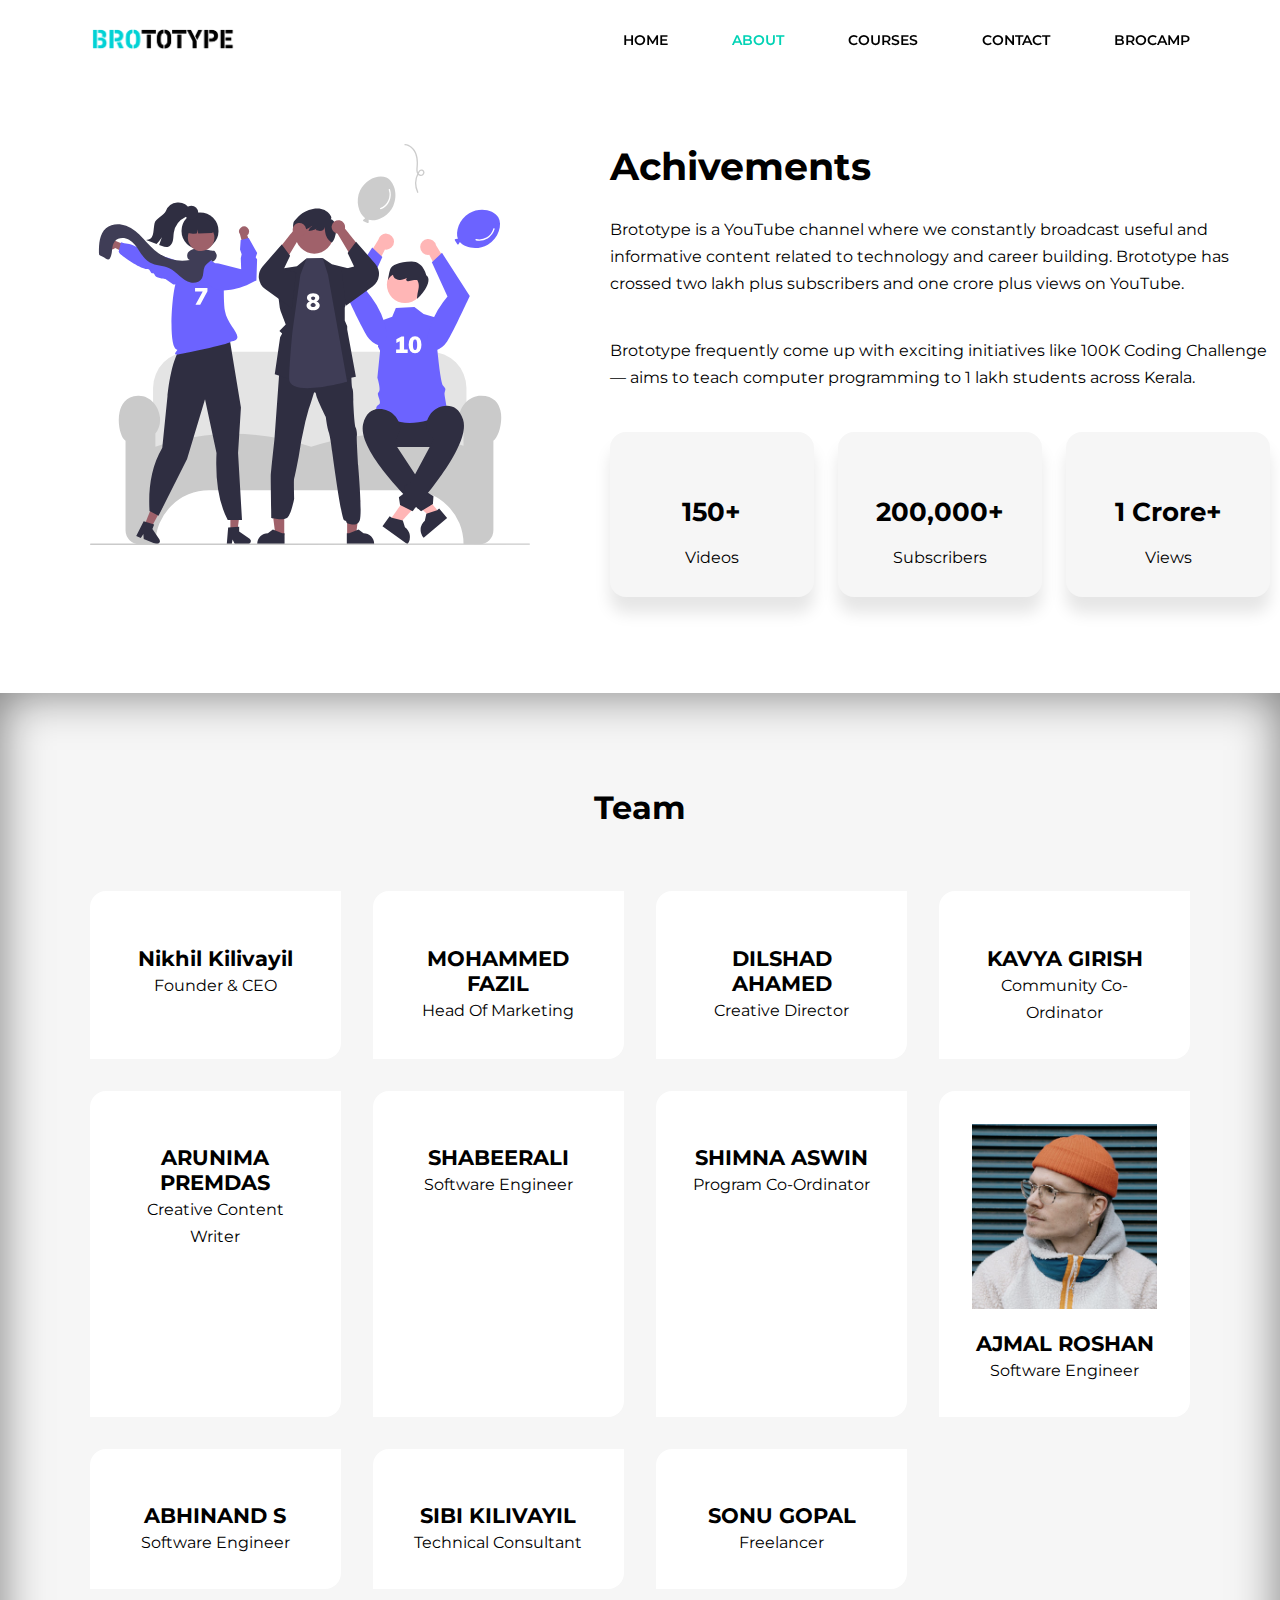
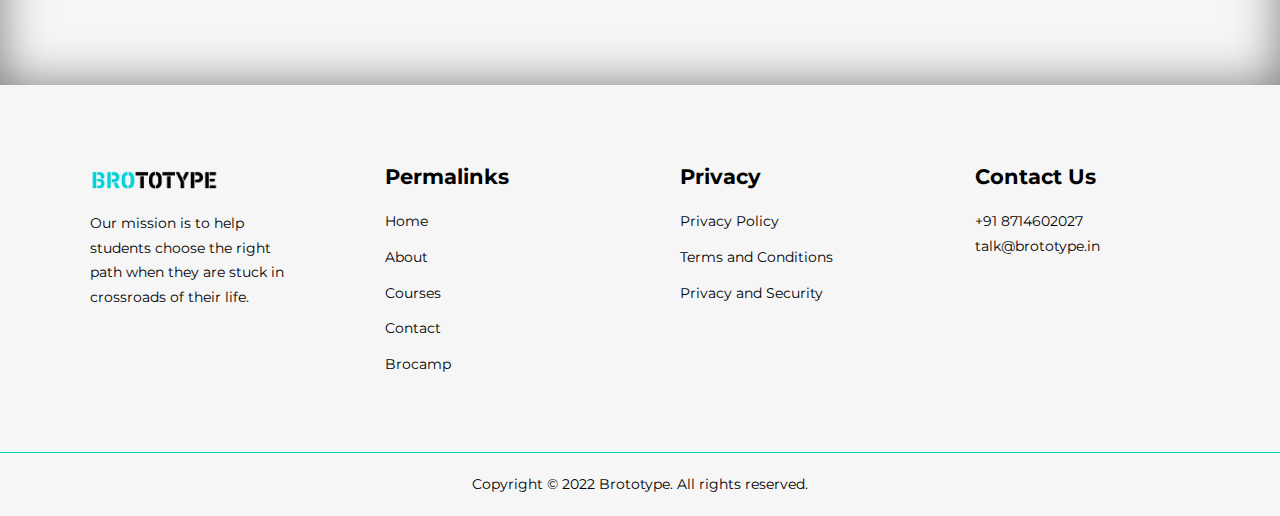
==== commit e98092db: "content updated commit" ====
--- a/about.html
+++ b/about.html
@@ -28,7 +28,7 @@
                 <li><a class="active" href="about.html">ABOUT</a></li>
                 <li><a href="courses.html">COURSES</a></li>
                 <li><a href="contact.html">CONTACT</a></li>
-                <li><a href="https://brototype.in">BROCAMP</a></li>
+                <li><a href="https://brototype.in" target="_blank">BROCAMP</a></li>
             </ul>
             <button id="open-menu-btn"><i class="fa-solid fa-bars"></i></button>
             <button id="close-menu-btn"><i class="fa-solid fa-xmark"></i></button>
@@ -96,83 +96,83 @@
                     <img src="https://media-exp1.licdn.com/dms/image/D5603AQGDJFT-rbVREA/profile-displayphoto-shrink_800_800/0/1636343115067?e=1666224000&v=beta&t=-YFpgPat8WlD8TGff00hQYNptlNQeUTfufoS9aRXTyg" alt="">
                 </div>
                 <div class="team-member-info">
-                    <h4>Name</h4>
-                    <p>title</p>
-                </div>
-                <div class="team-member-socials">
-                    <a href=""><i class="fa-brands fa-facebook"></i></a>
-                    <a href=""><i class="fa-brands fa-twitter"></i></a>
-                    <a href=""><i class="fa-brands fa-instagram"></i></a>
-                </div>
-            </article>
-
-            <article class="team-member">
-                <div class="team-member-image">
-                    <img src="./assets/images/tm3.jpg" alt="">
-                </div>
-                <div class="team-member-info">
-                    <h4>Name</h4>
-                    <p>title</p>
-                </div>
-                <div class="team-member-socials">
-                    <a href=""><i class="fa-brands fa-facebook"></i></a>
-                    <a href=""><i class="fa-brands fa-twitter"></i></a>
-                    <a href=""><i class="fa-brands fa-instagram"></i></a>
-                </div>
-            </article>
-
-            <article class="team-member">
-                <div class="team-member-image">
-                    <img src="./assets/images/tm4.jpg" alt="">
-                </div>
-                <div class="team-member-info">
-                    <h4>Name</h4>
-                    <p>title</p>
-                </div>
-                <div class="team-member-socials">
-                    <a href=""><i class="fa-brands fa-facebook"></i></a>
-                    <a href=""><i class="fa-brands fa-twitter"></i></a>
-                    <a href=""><i class="fa-brands fa-instagram"></i></a>
-                </div>
-            </article>
-
-            <article class="team-member">
-                <div class="team-member-image">
-                    <img src="./assets/images/tm5.jpg" alt="">
-                </div>
-                <div class="team-member-info">
-                    <h4>Name</h4>
-                    <p>title</p>
-                </div>
-                <div class="team-member-socials">
-                    <a href=""><i class="fa-brands fa-facebook"></i></a>
-                    <a href=""><i class="fa-brands fa-twitter"></i></a>
-                    <a href=""><i class="fa-brands fa-instagram"></i></a>
-                </div>
-            </article>
-
-            <article class="team-member">
-                <div class="team-member-image">
-                    <img src="./assets/images/tm6.jpg" alt="">
-                </div>
-                <div class="team-member-info">
-                    <h4>Name</h4>
-                    <p>title</p>
-                </div>
-                <div class="team-member-socials">
-                    <a href=""><i class="fa-brands fa-facebook"></i></a>
-                    <a href=""><i class="fa-brands fa-twitter"></i></a>
-                    <a href=""><i class="fa-brands fa-instagram"></i></a>
-                </div>
-            </article>
-
-            <article class="team-member">
-                <div class="team-member-image">
-                    <img src="./assets/images/tm7.jpg" alt="">
-                </div>
-                <div class="team-member-info">
-                    <h4>Name</h4>
-                    <p>title</p>
+                    <h4>MOHAMMED FAZIL</h4>
+                    <p>Head Of Marketing</p>
+                </div>
+                <div class="team-member-socials">
+                    <a href=""><i class="fa-brands fa-facebook"></i></a>
+                    <a href=""><i class="fa-brands fa-twitter"></i></a>
+                    <a href=""><i class="fa-brands fa-instagram"></i></a>
+                </div>
+            </article>
+
+            <article class="team-member">
+                <div class="team-member-image">
+                    <img src="https://media-exp1.licdn.com/dms/image/C5603AQFHptIVX3r4NQ/profile-displayphoto-shrink_400_400/0/1663704863886?e=1669248000&v=beta&t=lZkG42W-0Srvi4MDEb8EQPqrml2yfOOsTcU9zLxQuB4" alt="">
+                </div>
+                <div class="team-member-info">
+                    <h4>DILSHAD AHAMED</h4>
+                    <p>Creative Director</p>
+                </div>
+                <div class="team-member-socials">
+                    <a href=""><i class="fa-brands fa-facebook"></i></a>
+                    <a href=""><i class="fa-brands fa-twitter"></i></a>
+                    <a href=""><i class="fa-brands fa-instagram"></i></a>
+                </div>
+            </article>
+
+            <article class="team-member">
+                <div class="team-member-image">
+                    <img src="https://media-exp1.licdn.com/dms/image/C5603AQF7wXNUbyg5yQ/profile-displayphoto-shrink_400_400/0/1630947974555?e=1669248000&v=beta&t=3ieSGJSPgrr4QHvK8qICg905mekY-hpkrl8pvXiNWDA" alt="">
+                </div>
+                <div class="team-member-info">
+                    <h4>KAVYA GIRISH</h4>
+                    <p>Community Co-Ordinator</p>
+                </div>
+                <div class="team-member-socials">
+                    <a href=""><i class="fa-brands fa-facebook"></i></a>
+                    <a href=""><i class="fa-brands fa-twitter"></i></a>
+                    <a href=""><i class="fa-brands fa-instagram"></i></a>
+                </div>
+            </article>
+
+            <article class="team-member">
+                <div class="team-member-image">
+                    <img src="https://media-exp1.licdn.com/dms/image/C5603AQHxinVRVFQMGQ/profile-displayphoto-shrink_400_400/0/1645849951813?e=1669248000&v=beta&t=ApJJGY-3OAUIpjFVLJFLKFOnoz2K41cO9FY-4wsOCBE" alt="">
+                </div>
+                <div class="team-member-info">
+                    <h4>ARUNIMA PREMDAS</h4>
+                    <p>Creative Content Writer</p>
+                </div>
+                <div class="team-member-socials">
+                    <a href=""><i class="fa-brands fa-facebook"></i></a>
+                    <a href=""><i class="fa-brands fa-twitter"></i></a>
+                    <a href=""><i class="fa-brands fa-instagram"></i></a>
+                </div>
+            </article>
+
+            <article class="team-member">
+                <div class="team-member-image">
+                    <img src="https://media-exp1.licdn.com/dms/image/C5603AQHUQQE_hR4SAw/profile-displayphoto-shrink_400_400/0/1662286994370?e=1669248000&v=beta&t=tx4q95OXK_njvf6AmQjixB7kMTlU8xyLX-5XdiTGS3Q" alt="">
+                </div>
+                <div class="team-member-info">
+                    <h4>SHABEERALI</h4>
+                    <p>Software Engineer</p>
+                </div>
+                <div class="team-member-socials">
+                    <a href=""><i class="fa-brands fa-facebook"></i></a>
+                    <a href=""><i class="fa-brands fa-twitter"></i></a>
+                    <a href=""><i class="fa-brands fa-instagram"></i></a>
+                </div>
+            </article>
+
+            <article class="team-member">
+                <div class="team-member-image">
+                    <img src="https://media-exp1.licdn.com/dms/image/C5603AQEQDD6Pf_ZU8Q/profile-displayphoto-shrink_400_400/0/1645866143469?e=1669248000&v=beta&t=WKWW-klIUONIMGCwBnYsL-r4QpjG-f05Mf14Pu6dYFw" alt="">
+                </div>
+                <div class="team-member-info">
+                    <h4>SHIMNA ASWIN</h4>
+                    <p>Program Co-Ordinator</p>
                 </div>
                 <div class="team-member-socials">
                     <a href=""><i class="fa-brands fa-facebook"></i></a>
@@ -186,8 +186,53 @@
                     <img src="./assets/images/tm8.jpg" alt="">
                 </div>
                 <div class="team-member-info">
-                    <h4>Name</h4>
-                    <p>title</p>
+                    <h4>AJMAL ROSHAN</h4>
+                    <p>Software Engineer</p>
+                </div>
+                <div class="team-member-socials">
+                    <a href=""><i class="fa-brands fa-facebook"></i></a>
+                    <a href=""><i class="fa-brands fa-twitter"></i></a>
+                    <a href=""><i class="fa-brands fa-instagram"></i></a>
+                </div>
+            </article>
+
+            <article class="team-member">
+                <div class="team-member-image">
+                    <img src="https://media-exp1.licdn.com/dms/image/C4E03AQFWFX5DMBRFTQ/profile-displayphoto-shrink_400_400/0/1645798068525?e=1669248000&v=beta&t=6qC1352wqgumMceGwxOyXpElSyLT0gC22rnTq-0namA" alt="">
+                </div>
+                <div class="team-member-info">
+                    <h4>ABHINAND S</h4>
+                    <p>Software Engineer</p>
+                </div>
+                <div class="team-member-socials">
+                    <a href=""><i class="fa-brands fa-facebook"></i></a>
+                    <a href=""><i class="fa-brands fa-twitter"></i></a>
+                    <a href=""><i class="fa-brands fa-instagram"></i></a>
+                </div>
+            </article>
+
+            <article class="team-member">
+                <div class="team-member-image">
+                    <img src="https://media-exp1.licdn.com/dms/image/C5603AQE93_G4uBdq5w/profile-displayphoto-shrink_400_400/0/1571590333054?e=1669248000&v=beta&t=oN5yIjc57RlD2ZVel6sJidgDK6RmWTDrNarvr2oRcMk" alt="">
+                </div>
+                <div class="team-member-info">
+                    <h4>SIBI KILIVAYIL</h4>
+                    <p>Technical Consultant</p>
+                </div>
+                <div class="team-member-socials">
+                    <a href=""><i class="fa-brands fa-facebook"></i></a>
+                    <a href=""><i class="fa-brands fa-twitter"></i></a>
+                    <a href=""><i class="fa-brands fa-instagram"></i></a>
+                </div>
+            </article>
+
+            <article class="team-member">
+                <div class="team-member-image">
+                    <img src="https://media-exp1.licdn.com/dms/image/C4E03AQGBL4cYCN3_6w/profile-displayphoto-shrink_400_400/0/1605855479487?e=1669248000&v=beta&t=VEUVEj1WGnxMq988WkUcU8xxc2fTA1ZI7fa-aIoYAzQ" alt="">
+                </div>
+                <div class="team-member-info">
+                    <h4>SONU GOPAL</h4>
+                    <p>Freelancer</p>
                 </div>
                 <div class="team-member-socials">
                     <a href=""><i class="fa-brands fa-facebook"></i></a>
@@ -233,14 +278,14 @@
                 <p>+91 8714602027</p>
                 <p>talk@brototype.in</p>
                 <ul class="footer-socials">
-                    <li><a href="https://instagram.com/brototype.malayalam"><i class="fa-brands fa-instagram"></i></a></li>
-                    <li><a href="https://youtube.com/BrototypeMalayalam"><i class="fa-brands fa-youtube"></i></a></li>
-                    <li><a href="https://linkedin.com/company/brototype"><i class="fa-brands fa-linkedin"></i></a></li>
+                    <li><a href="https://instagram.com/brototype.malayalam" target="_blank"><i class="fa-brands fa-instagram"></i></a></li>
+                    <li><a href="https://youtube.com/BrototypeMalayalam" target="_blank"><i class="fa-brands fa-youtube"></i></a></li>
+                    <li><a href="https://linkedin.com/company/brototype" target="_blank"><i class="fa-brands fa-linkedin"></i></a></li>
                 </ul>
             </div>
         </div>
         <div class="copyright">
-            <a href="https://instagram.com/g.k.1.6">Copyright &copy; 2022 Brototype. All rights reserved.</a>
+            <a href="https://instagram.com/g.k.1.6" target="_blank">Copyright &copy; 2022 Brototype. All rights reserved.</a>
         </div>
         <!-- move top -->
 			<button onclick="topFunction()" id="movetop" title="Go to top">
--- a/assets/css/style.css
+++ b/assets/css/style.css
@@ -667,7 +667,7 @@
     }
     
     .header-container{
-        gap: 0;
+        gap: 1rem;
         padding-bottom: 3rem;
     }
     
@@ -708,6 +708,23 @@
 
 
 
+@media screen and (max-width: 860px) {
+    .header-right-img iframe{
+        height: 180px;
+        width: 320px;
+    }
+}
+
+@media screen and (min-width: 600px) and (max-width: 680px) {
+    .header-container{
+        grid-template-columns: 1fr;
+    }
+
+    .header-right{
+        display: none;
+    }
+}
+
 
 @media screen and (max-width: 600px) {
     .container{
@@ -730,11 +747,25 @@
     .header-container{
         grid-template-columns: 1fr;
         text-align: center;
-        margin-top: 0;
+        gap: 0;
+        padding-bottom: 3rem;
     }
 
     .header-left p{
         margin-bottom: 1.3rem;
+    }
+
+    .header-right{
+        height: fit-content;
+    }
+
+    .header-right-img iframe{
+        width: 94%;
+        height: calc(94vw * 9/16);
+    }
+
+    .categories{
+        padding-top: 3rem;
     }
 
     .categories-right{
--- a/assets/css/about.css
+++ b/assets/css/about.css
@@ -107,11 +107,12 @@
 }
 
 .team-member-image img{
-    filter: saturate(0);
+    filter: saturate(0.7);
 }
 
 .team-member:hover .team-member-image img{
-    filter: saturate(1);
+    filter:saturate(1);
+    
 }
 
 .team-member-info{
